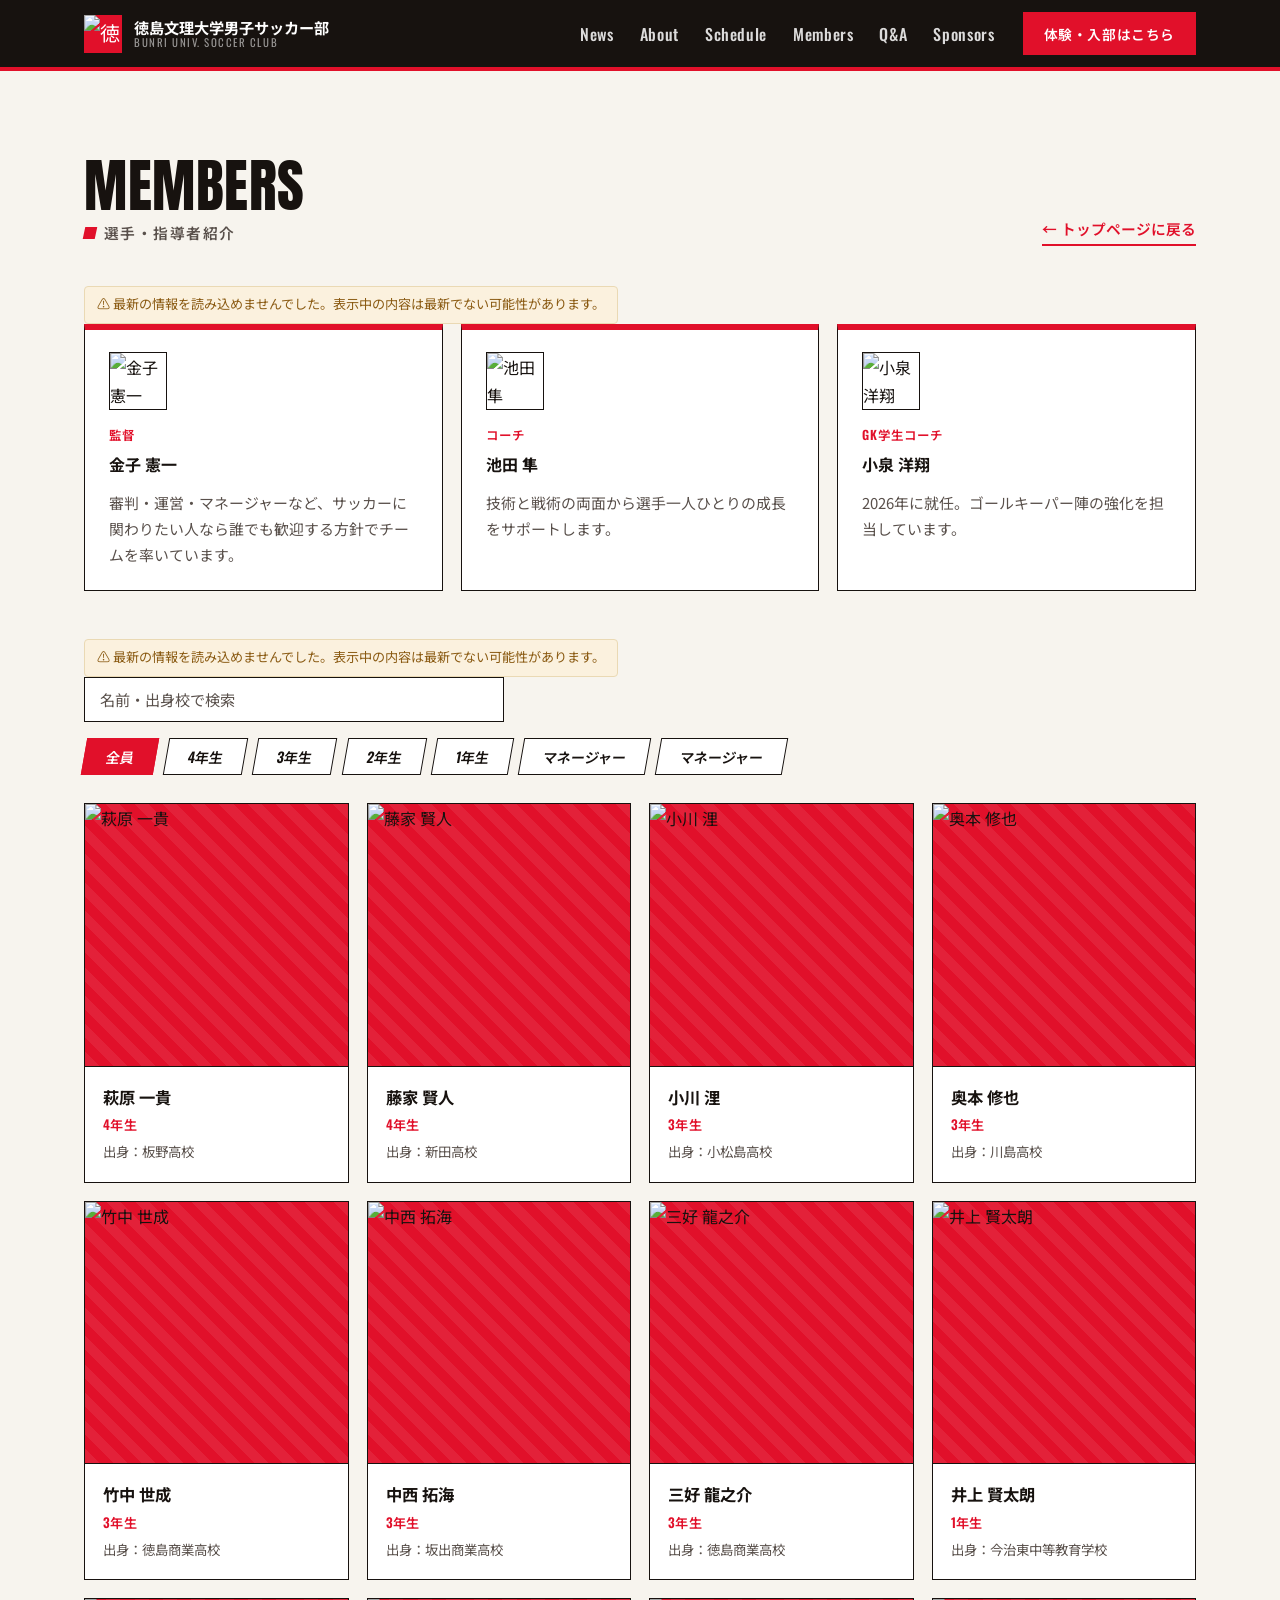
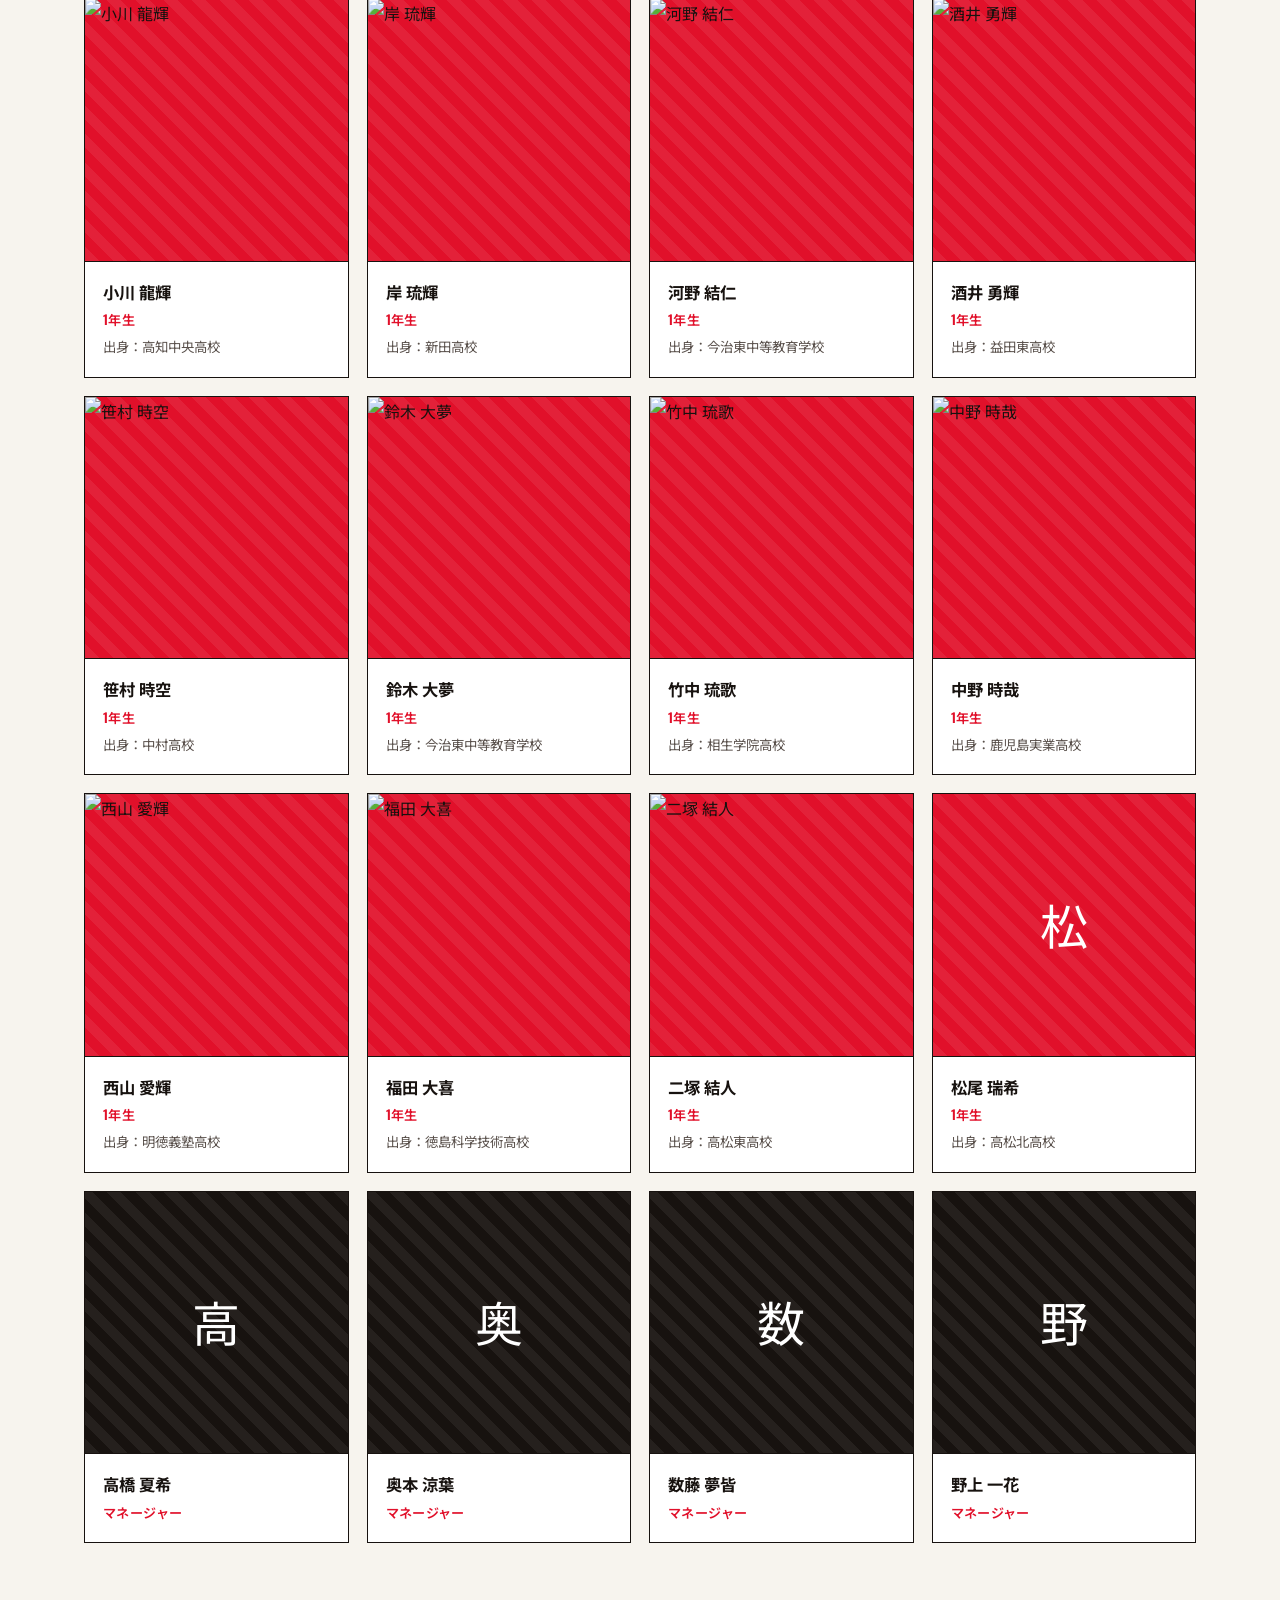
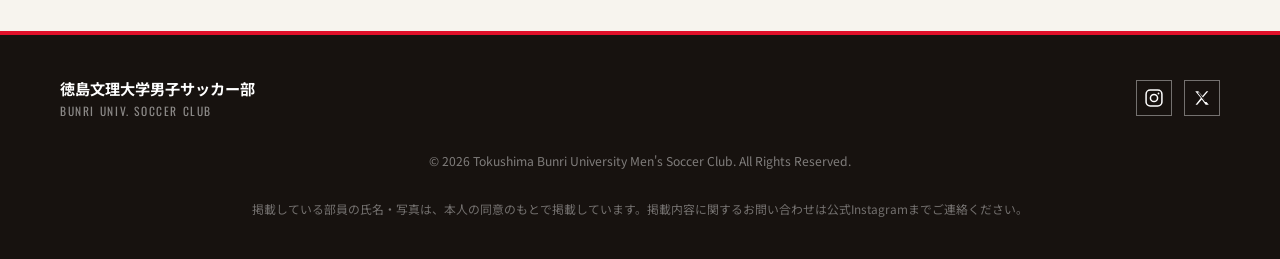
==== members.html @ 8943a833 "Add files via upload" ====
﻿<!DOCTYPE html>
<html lang="ja">
<head>
<meta charset="UTF-8">
<meta name="viewport" content="width=device-width, initial-scale=1.0">
<script>
  // ブラウザの「更新前のスクロール位置を自動で復元する」機能を無効にする
  if ('scrollRestoration' in history) {
    history.scrollRestoration = 'manual';
  }
</script>
<title>部員紹介 | 徳島文理大学男子サッカー部</title>
<meta name="description" content="徳島文理大学男子サッカー部の選手・監督・コーチ紹介です。">
<link rel="canonical" href="https://tbu-soccerclub.netlify.app/members.html">
<meta property="og:locale" content="ja_JP">

<link rel="icon" href="images/favicon.ico" sizes="any">
<link rel="icon" type="image/png" sizes="32x32" href="images/favicon-32x32.png">
<link rel="icon" type="image/png" sizes="16x16" href="images/favicon-16x16.png">
<link rel="icon" type="image/png" sizes="192x192" href="images/icon-192.png">
<link rel="apple-touch-icon" href="images/apple-touch-icon.png">

<meta property="og:type" content="website">
<meta property="og:site_name" content="徳島文理大学男子サッカー部">
<meta property="og:title" content="部員紹介 | 徳島文理大学男子サッカー部">
<meta property="og:description" content="徳島文理大学男子サッカー部の選手・監督・コーチ紹介です。">
<meta property="og:url" content="https://tbu-soccerclub.netlify.app/members.html">
<meta property="og:image" content="https://tbu-soccerclub.netlify.app/images/ogp.jpg">
<meta name="twitter:card" content="summary_large_image">
<link rel="preconnect" href="https://fonts.googleapis.com">
<link rel="preconnect" href="https://fonts.gstatic.com" crossorigin>
<link href="https://fonts.googleapis.com/css2?family=Anton&family=Noto+Sans+JP:wght@400;500;700;900&family=Oswald:wght@400;500;600;700&display=swap" rel="stylesheet">
<link rel="stylesheet" href="styles.css">

<script type="application/ld+json">
{
  "@context": "https://schema.org",
  "@type": "BreadcrumbList",
  "itemListElement": [
    { "@type": "ListItem", "position": 1, "name": "ホーム", "item": "https://tbu-soccerclub.netlify.app/" },
    { "@type": "ListItem", "position": 2, "name": "部員紹介", "item": "https://tbu-soccerclub.netlify.app/members.html" }
  ]
}
</script></head>
<body>

<a class="skip-link" href="#main">本文へスキップ</a>

<!-- ===== HEADER =====
     index.html と同じヘッダーです。クラブ名・SNSリンクなどは data.js の siteData から自動反映されます -->
<header class="site-header" id="top">
  <div class="header-inner">
    <a href="index.html" class="logo" aria-label="徳島文理大学男子サッカー部 トップへ">
      <span class="logo-mark js-logo-initial" aria-hidden="true">B</span>
      <span class="logo-text">
        <span class="logo-jp js-club-name-jp">徳島文理大学男子サッカー部</span>
        <span class="logo-en js-club-name-en">BUNRI UNIV. SOCCER CLUB</span>
      </span>
    </a>

    <button class="nav-toggle" id="navToggle" aria-expanded="false" aria-controls="primaryNav" aria-label="メニューを開く">
      <span></span><span></span><span></span>
    </button>

    <nav class="primary-nav" id="primaryNav">
      <ul>
        <li><a href="news.html" class="nav-link">News</a></li>
        <li><a href="index.html#about" class="nav-link">About</a></li>
        <li><a href="schedule.html" class="nav-link">Schedule</a></li>
        <li><a href="members.html" class="nav-link">Members</a></li>
        <li><a href="index.html#faq" class="nav-link">Q&amp;A</a></li>
        <li><a href="index.html#sponsors" class="nav-link">Sponsors</a></li>
      </ul>
      <a href="#" target="_blank" rel="noopener" class="btn btn-cta nav-cta js-instagram-link">体験・入部はこちら</a>
    </nav>
  </div>
</header>

<main id="main">

  <!-- ===== 部員紹介（ホームと同じ Members の中身を再利用） =====
       中身は data.js の staffData / playersData（またはGoogleスプレッドシート連携）を
       JavaScript で自動的に流し込みます。 -->
  <section class="section members-section">
    <div class="section-inner">
      <div class="section-head">
        <h1 class="section-title"><span class="section-title-en">Members</span><span class="section-title-jp">選手・指導者紹介</span></h1>
        <a href="index.html#members" class="section-link">← トップページに戻る</a>
      </div>

      <p class="sync-warning" id="pageStaffSyncWarning" hidden>⚠ 最新の情報を読み込めませんでした。表示中の内容は最新でない可能性があります。</p>
      <div class="staff-comments" id="pageStaffComments">
        <!-- members-archive.js がここに自動で表示します -->
      </div>

      <p class="sync-warning" id="pagePlayersSyncWarning" hidden>⚠ 最新の情報を読み込めませんでした。表示中の内容は最新でない可能性があります。</p>
      <div class="search-bar">
        <input type="search" id="membersSearchInput" class="search-input" placeholder="名前・出身校で検索" aria-label="部員を名前や出身校で検索">
      </div>
      <div class="filter-bar" role="group" aria-label="選手フィルター" id="filterBar">
        <button class="filter-btn is-active" data-filter="all">全員</button>
        <button class="filter-btn" data-filter="4年">4年生</button>
        <button class="filter-btn" data-filter="3年">3年生</button>
        <button class="filter-btn" data-filter="2年">2年生</button>
        <button class="filter-btn" data-filter="1年">1年生</button>
        <!-- スタッフの役職ボタンは、スプレッドシートの「役職」列に入力された
             文字ごとに members-archive.js が自動で生成してここに追加します -->
      </div>

      <div class="player-grid" id="pagePlayerGrid">
        <!-- members-archive.js がここに自動で表示します -->
      </div>
      <p class="filter-empty" id="pageFilterEmpty" hidden>該当する部員がいません。</p>
      <div class="section-extras" id="pageMembersExtras">
        <!-- 「その他」シートで「Membersの「◯◯」」という行を追加すると、ここに自動で表示されます -->
      </div>
    </div>
  </section>

</main>

<!-- ===== FOOTER =====
     index.html と同じフッターです -->
<footer class="site-footer">
  <div class="footer-inner">
    <div class="footer-brand">
      <span class="logo-jp js-club-name-jp">徳島文理大学男子サッカー部</span>
      <span class="logo-en js-club-name-en">BUNRI UNIV. SOCCER CLUB</span>
    </div>

    <ul class="footer-social">
      <li><a href="#" target="_blank" rel="noopener" aria-label="Instagram" class="js-instagram-link">
        <svg viewBox="0 0 24 24" width="20" height="20"><rect x="2.5" y="2.5" width="19" height="19" rx="5" fill="none" stroke="currentColor" stroke-width="1.8"/><circle cx="12" cy="12" r="4.3" fill="none" stroke="currentColor" stroke-width="1.8"/><circle cx="17.4" cy="6.6" r="1.1" fill="currentColor"/></svg>
      </a></li>
      <li><a href="#" target="_blank" rel="noopener" aria-label="X (Twitter)" class="js-x-link">
        <svg viewBox="0 0 24 24" width="18" height="18"><path fill="currentColor" d="M3 3l7.5 9.1L3.4 21h2.3l6-6.9L16.9 21H21l-7.9-9.6L20.4 3h-2.3l-5.6 6.4L7.1 3H3zm3.1 1.6h2l9.9 12.8h-2L6.1 4.6z"/></svg>
      </a></li>
    </ul>

    <p class="footer-copy" id="footerCopy">&copy; 2026 Tokushima Bunri University Men's Soccer Club. All Rights Reserved.</p>
    <p class="footer-note">掲載している部員の氏名・写真は、本人の同意のもとで掲載しています。掲載内容に関するお問い合わせは公式Instagramまでご連絡ください。</p>
  </div>
</footer>

<script src="data.js"></script>
<script src="common.js"></script>
<script src="sheets-sync.js"></script>
<script src="script.js"></script>
<script src="members-archive.js"></script>
</body>
</html>
---- styles.css ----
/* =========================================================
   徳島文理大学男子サッカー部 - スタイルシート
   デザイン方針：部活ポスター風（角ばった・平面的・赤×黒×紙色）
   ・グラデーション、丸角、ぼかし影は使わない
   ・アクセントは「斜めに傾いたタグ」「ベタ塗りのずらし影」
========================================================= */
:root{
  --red:        #E1102A;
  --red-deep:   #A50D20;
  --ink:        #17120F;
  --ink-soft:   #59504B;
  --paper:      #F7F4EE;
  --white:      #FFFFFF;
  --line:       rgba(23,18,15,.18);

  --font-display: "Anton", "Oswald", "Noto Sans JP", sans-serif;
  --font-label: "Oswald", "Noto Sans JP", sans-serif;
  --font-body: "Noto Sans JP", sans-serif;

  --max-width: 1160px;
  --header-height: 66px; /* .site-header の実際の高さの目安（ヒーローを「画面いっぱい」にする計算に使う） */
}

*, *::before, *::after{ box-sizing: border-box; }
html{ scroll-behavior: smooth; }
@media (prefers-reduced-motion: reduce){
  html{ scroll-behavior: auto; }
  *{ animation-duration: .001ms !important; animation-iteration-count: 1 !important; transition-duration: .001ms !important; }
}

body{
  margin: 0;
  font-family: var(--font-body);
  color: var(--ink);
  background: var(--paper);
  line-height: 1.75;
  -webkit-font-smoothing: antialiased;
}

h1, h2, h3{ font-family: var(--font-display); margin: 0; font-weight: 400; }

a{ color: inherit; text-decoration: none; }
ul{ list-style: none; margin: 0; padding: 0; }
img{ max-width: 100%; display: block; }
button{ font-family: inherit; cursor: pointer; }
input, textarea, select{ font-family: inherit; font-size: 1rem; }

::selection{ background: var(--red); color: var(--white); }

.skip-link{
  position: absolute; left: -999px; top: 0;
  background: var(--red); color: var(--white); padding: .6em 1em; z-index: 200;
}
.skip-link:focus{ left: 0; }

:focus-visible{
  outline: 3px solid var(--red);
  outline-offset: 2px;
}

.section-inner{
  max-width: var(--max-width);
  margin: 0 auto;
  padding: 0 24px;
}
.section-inner--narrow{ max-width: 760px; }

.section{ padding: 88px 0; }

/* ---- 見出し：大きな英字＋赤い角形マーク付き日本語ラベル ---- */
.section-head{
  display: flex;
  align-items: flex-end;
  justify-content: space-between;
  gap: 20px;
  margin-bottom: 40px;
  flex-wrap: wrap;
}
.section-link{
  font-family: var(--font-label);
  font-weight: 600;
  font-size: .92rem;
  color: var(--red);
  border-bottom: 2px solid var(--red);
  padding-bottom: 2px;
  white-space: nowrap;
}
.section-link:hover{ background: var(--red); color: var(--white); }

.section-title{
  display: flex;
  flex-direction: column;
  gap: 6px;
  margin-bottom: 44px;
}
.section-head .section-title{ margin-bottom: 0; }
.section-title-en{
  font-family: var(--font-display);
  font-size: clamp(2.5rem, 5.8vw, 3.6rem);
  letter-spacing: .01em;
  color: var(--ink);
  line-height: .95;
  text-transform: uppercase;
}
.section-title-jp{
  font-family: var(--font-label);
  font-size: .92rem;
  font-weight: 600;
  letter-spacing: .1em;
  color: var(--ink-soft);
  display: flex;
  align-items: center;
  gap: 8px;
}
.section-title-jp::before{
  content: "";
  width: 12px;
  height: 12px;
  background: var(--red);
  transform: skewX(-12deg);
  flex-shrink: 0;
}
.section-title--light .section-title-en{ color: var(--white); }
.section-title--light .section-title-jp{ color: rgba(255,255,255,.72); }

.sub-title{
  font-family: var(--font-label);
  font-size: 1.15rem;
  font-weight: 600;
  letter-spacing: .04em;
  color: var(--ink);
  margin: 0 0 20px;
  padding-left: 14px;
  border-left: 5px solid var(--red);
}

/* ---- ボタン：角ばった長方形＋ベタ塗りずらし影 ---- */
.btn{
  display: inline-flex;
  align-items: center;
  justify-content: center;
  gap: .4em;
  padding: .85em 1.7em;
  font-family: var(--font-label);
  font-weight: 600;
  font-size: .96rem;
  letter-spacing: .04em;
  border: 2px solid var(--ink);
  background: transparent;
  color: var(--ink);
  transition: transform .12s ease, box-shadow .12s ease, background-color .12s ease, color .12s ease;
  white-space: nowrap;
}
.btn:hover{
  transform: translate(-3px, -3px);
  box-shadow: 5px 5px 0 var(--ink);
}
.btn-cta{
  background: var(--red);
  border-color: var(--ink);
  color: var(--white);
}
.btn-ghost{
  border-color: var(--ink);
  color: var(--ink);
}
.btn-ghost:hover{ background: var(--ink); color: var(--white); }

/* =========================================================
   HEADER
========================================================= */
.site-header{
  position: sticky;
  top: 0;
  z-index: 100;
  background: var(--ink);
  border-bottom: 4px solid var(--red);
}
.header-inner{
  max-width: var(--max-width);
  margin: 0 auto;
  padding: 12px 24px;
  display: flex;
  align-items: center;
  justify-content: space-between;
  gap: 16px;
}
.logo{
  display: flex;
  align-items: center;
  gap: 12px;
  color: var(--white);
}
.logo-mark{
  display: flex;
  align-items: center;
  justify-content: center;
  width: 38px;
  height: 38px;
  background: var(--red);
  color: var(--white);
  font-family: var(--font-display);
  font-size: 1.25rem;
  flex-shrink: 0;
  overflow: hidden;
}
.logo-mark-img{
  width: 100%;
  height: 100%;
  object-fit: cover;
  display: block;
}
.logo-text{ display: flex; flex-direction: column; line-height: 1.2; }
.logo-jp{ font-weight: 700; font-size: .95rem; }
.logo-en{
  font-family: var(--font-label);
  font-size: .68rem;
  letter-spacing: .14em;
  color: rgba(255,255,255,.55);
}

.nav-toggle{
  display: none;
  flex-direction: column;
  justify-content: center;
  gap: 5px;
  width: 40px;
  height: 40px;
  background: transparent;
  border: none;
  padding: 0;
}
.nav-toggle span{
  display: block;
  height: 2px;
  background: var(--white);
}

.primary-nav{
  display: flex;
  align-items: center;
  gap: 26px;
}
.primary-nav ul{
  display: flex;
  gap: 22px;
}
.nav-link{
  font-family: var(--font-label);
  font-weight: 500;
  font-size: 1rem;
  letter-spacing: .04em;
  color: rgba(255,255,255,.85);
  padding: 6px 2px;
  border-bottom: 2px solid transparent;
  transition: border-color .12s ease, color .12s ease;
}
.nav-link:hover{ color: var(--red); border-color: var(--red); }
.nav-cta{
  padding: .55em 1.4em;
  font-size: .86rem;
  border-color: var(--red);
}
.nav-cta:hover{
  transform: none;
  box-shadow: none;
  background: var(--red-deep);
  border-color: var(--red-deep);
}

@media (max-width: 900px){
  .nav-toggle{ display: flex; }
  .primary-nav{
    position: fixed;
    inset: 66px 0 auto 0;
    background: var(--ink);
    flex-direction: column;
    align-items: stretch;
    padding: 20px 24px 28px;
    gap: 20px;
    border-bottom: 4px solid var(--red);
    transform: translateY(-120%);
    opacity: 0;
    transition: transform .22s ease, opacity .22s ease;
  }
  .primary-nav.is-open{ transform: translateY(0); opacity: 1; }
  .primary-nav ul{ flex-direction: column; gap: 4px; }
  .nav-link{ display: block; padding: 12px 4px; border-bottom: 1px solid rgba(255,255,255,.12); }
  .nav-cta{ text-align: center; margin-top: 4px; }
}

/* =========================================================
   HERO（写真を画面いっぱいに敷き、暗めのベタ塗りパネルで
   文字を読みやすくする。グラデーションではなく単色の半透明を
   使うことで、このサイトの「面で分ける」ポスター的な方針を保つ）
========================================================= */
.hero{
  position: relative;
  overflow: hidden;
  background: var(--ink); /* 写真が読み込まれる前・無い場合の下地 */
  color: var(--white);
  padding: 80px 24px;
  display: flex;
  align-items: center;
  border-bottom: 2px solid var(--ink);
  /* ヘッダー(sticky)の高さを差し引いて、ヘッダー＋ヒーローでちょうど画面1枚分になるようにする。
     dvh対応ブラウザでは、スマホのアドレスバーの出し引きにも自然に追従する */
  height: calc(100vh - var(--header-height));
  height: calc(100dvh - var(--header-height));
  min-height: 480px; /* 極端に低い画面でも文字が窮屈にならないための下限 */
}
/* 写真（1枚 or 複数枚のスライドショー）：背景として画面いっぱいに敷く */
.hero-photo{
  position: absolute;
  inset: 0;
  z-index: 0;
  overflow: hidden;
  background: var(--ink);
}
.hero-slide{
  position: absolute;
  inset: 0;
  opacity: 0;
  transition: opacity 1.1s ease;
  z-index: 0;
}
.hero-slide.is-active{ opacity: 1; z-index: 1; }
.hero-photo-img{
  width: 100%;
  height: 100%;
  object-fit: cover;
  display: block;
}
/* 写真の上に敷く、単色の半透明パネル（文字を読みやすくするため。
   グラデーションは使わない） */
.hero-overlay{
  position: absolute;
  inset: 0;
  z-index: 1;
  background: rgba(10, 8, 7, .52);
  pointer-events: none;
}
/* うっすら赤の斜線テクスチャ（ポスターの網掛け風）。画面全体に敷く */
.hero-arc{
  position: absolute;
  inset: 0;
  z-index: 2;
  pointer-events: none;
  background: repeating-linear-gradient(
    -55deg,
    transparent 0 12px,
    rgba(225,16,42,.1) 12px 14px
  );
}
.hero-inner{ position: relative; z-index: 3; max-width: 640px; }
.eyebrow{
  display: inline-block;
  font-family: var(--font-label);
  letter-spacing: .16em;
  font-size: .78rem;
  font-weight: 600;
  color: var(--white);
  background: var(--red);
  padding: .35em 1em;
  transform: skewX(-10deg);
  margin: 0 0 22px;
}
.hero-copy{
  font-family: var(--font-body);
  font-weight: 900;
  font-size: clamp(2.3rem, 5.4vw, 3.7rem);
  line-height: 1.22;
  letter-spacing: .01em;
  color: var(--white);
  text-shadow: 0 2px 18px rgba(0,0,0,.35); /* 写真の明暗が揺れても文字の輪郭が飛ばないように */
}
.hero-copy-accent{
  display: inline-block;
  background: var(--red);
  color: var(--white);
  padding: 0 .14em;
  transform: skewX(-6deg);
}
.hero-sub{
  margin: 24px 0 32px;
  font-size: 1rem;
  color: rgba(255,255,255,.86);
  max-width: 520px;
}
.hero-actions{ display: flex; gap: 16px; flex-wrap: wrap; margin-bottom: 44px; }
.hero .btn-ghost{ border-color: var(--white); color: var(--white); }
.hero .btn-ghost:hover{ background: var(--white); color: var(--ink); box-shadow: 5px 5px 0 rgba(255,255,255,.35); }

.hero-stats{
  display: flex;
  gap: 40px;
  margin: 0;
  padding-top: 26px;
  border-top: 2px solid rgba(255,255,255,.35);
  flex-wrap: wrap;
}
.hero-stats > div{
  border-left: 4px solid var(--red);
  padding-left: 14px;
}
.hero-stats dt{
  font-family: var(--font-label);
  font-size: .74rem;
  letter-spacing: .08em;
  color: rgba(255,255,255,.72);
  margin-bottom: 4px;
}
.hero-stats dd{
  margin: 0;
  font-family: var(--font-display);
  font-size: 2.1rem;
  line-height: 1;
  color: var(--white);
}
.hero-stats dd span{
  font-size: .95rem;
  font-family: var(--font-label);
  margin-left: 3px;
  color: rgba(255,255,255,.72);
}

/* インジケーター（点）：写真が複数枚（スライドショー）のときだけJSで表示される */
.hero-dots{
  position: absolute;
  bottom: 22px;
  left: 50%;
  transform: translateX(-50%);
  display: flex;
  gap: 8px;
  z-index: 4;
}
.hero-dot{
  width: 9px;
  height: 9px;
  border-radius: 50%;
  background: rgba(255,255,255,.45);
  border: 1.5px solid rgba(255,255,255,.7);
  padding: 0;
  cursor: pointer;
  transition: background .2s;
}
.hero-dot.is-active{ background: var(--white); }

/* 写真が1枚も設定されていない場合のダミー表示 */
.photo-placeholder{
  width: 100%; height: 100%;
  display: flex; flex-direction: column; align-items: center; justify-content: center;
  gap: 10px;
  background:
    repeating-linear-gradient(45deg, rgba(255,255,255,.05) 0 12px, transparent 12px 24px),
    var(--ink);
  color: rgba(255,255,255,.7);
}
.photo-placeholder span{
  font-family: var(--font-label);
  letter-spacing: .18em;
  font-size: .78rem;
}

@media (max-width: 900px){
  .hero{
    /* スマホでは「背景いっぱい＋テキスト重ね」は無理なので、
       上下2段レイアウトに戻す。写真は縁なし・画面幅いっぱいにして
       PC版に近い、面で見せるシンプルな印象にする */
    position: relative;
    background: var(--paper);
    color: var(--ink);
    height: auto;
    min-height: unset;
    padding: 0 0 40px;
    align-items: flex-start;
    flex-wrap: wrap;
    gap: 0;
  }
  .hero-photo{
    position: relative; /* ← これが無いと中のスライド画像がセクション全体に広がってしまう */
    inset: auto;
    z-index: auto;
    width: 100%;
    height: 240px;
    overflow: hidden;
    background: var(--ink);
    border: none;
    box-shadow: none; /* PC版と同じく縁なし・フチなしのシンプルな見せ方に */
    order: -1; /* 写真をテキストより上に配置 */
  }
  .hero-photo-img, .hero-slide, .photo-placeholder{
    width: 100%;
    height: 100%;
    object-fit: cover;
    display: block;
  }
  .hero-overlay{ display: none; /* スマホでは暗パネル不要 */ }
  .hero-arc{
    display: none; /* スマホでは斜線テクスチャ不要 */
  }
  .hero-inner{
    position: static;
    z-index: auto;
    max-width: none;
    width: 100%;
    padding: 28px 20px 0;
    color: var(--ink);
  }
  .eyebrow{ color: var(--white); }
  .hero-copy{ color: var(--ink); text-shadow: none; }
  .hero-copy-accent{ background: var(--red); }
  .hero-sub{ color: var(--ink-soft); }
  .hero .btn-ghost{ border-color: var(--ink); color: var(--ink); }
  .hero .btn-ghost:hover{ background: var(--ink); color: var(--white); }
  .hero-stats{
    border-top: 2px solid var(--ink);
    color: var(--ink);
  }
  .hero-stats > div{ border-left: 4px solid var(--red); }
  .hero-stats dt{ color: var(--ink-soft); }
  .hero-stats dd{ color: var(--ink); }
  .hero-stats dd span{ color: var(--ink-soft); }
  /* 複数枚の写真が設定されているときは、スマホでも切り替え用の点を表示する */
  .hero-dots{ bottom: 10px; }
}

/* =========================================================
   NEWS（カードをやめて新聞の一覧風の行組みに）
========================================================= */
.news-grid{
  display: flex;
  flex-direction: column;
  border-top: 2px solid var(--ink);
}
.news-card{
  display: grid;
  grid-template-columns: 112px 96px 1fr auto;
  grid-template-areas:
    "date tag title more"
    "date tag text  more";
  column-gap: 20px;
  row-gap: 4px;
  align-items: start;
  padding: 20px 4px;
  border-bottom: 1px solid var(--line);
  scroll-margin-top: 90px; /* headerがstickyなので、アンカージャンプ時に隠れないよう余白を確保 */
}
.news-date{
  grid-area: date;
  font-family: var(--font-label);
  font-weight: 600;
  color: var(--ink);
  font-size: .9rem;
  letter-spacing: .02em;
  padding-top: 2px;
}
.news-tag-group{
  grid-area: tag;
  display: flex;
  flex-direction: column;
  align-items: stretch; /* お知らせタグと固定/重要タグの横幅を揃える */
  gap: 6px;
}
.news-tag{
  justify-self: start;
  text-align: center;
  font-family: var(--font-label);
  font-size: .72rem;
  font-weight: 600;
  letter-spacing: .05em;
  padding: .28em .9em;
  transform: skewX(-10deg);
}
.news-tag--match{ background: var(--red); color: var(--white); }
.news-tag--info{ border: 1.5px solid var(--ink); color: var(--ink); }
.news-tag--recruit{ background: var(--ink); color: var(--white); }
.news-tag-pinned{
  text-align: center;
  font-family: var(--font-label);
  font-size: .66rem;
  font-weight: 700;
  letter-spacing: .05em;
  padding: .22em .8em;
  background: var(--paper);
  color: var(--red);
  border: 1.5px solid var(--red);
  transform: skewX(-10deg);
}
.news-title{
  grid-area: title;
  font-family: var(--font-body);
  font-weight: 700;
  font-size: 1.05rem;
  line-height: 1.4;
  margin: 0;
}
.news-text{
  grid-area: text;
  margin: 0;
  color: var(--ink-soft);
  font-size: .9rem;
}
.news-more{
  grid-area: more;
  align-self: center;
  font-family: var(--font-label);
  font-size: .88rem;
  font-weight: 600;
  color: var(--red);
  white-space: nowrap;
}
.news-more::after{ content: " →"; }
.news-more:hover{ text-decoration: underline; }

@media (max-width: 720px){
  .news-card{
    grid-template-columns: auto 1fr;
    grid-template-areas:
      "date tag"
      "title title"
      "text  text"
      "more  more";
    row-gap: 6px;
  }
  .news-tag-group{ justify-self: end; align-items: stretch; }
}

/* =========================================================
   ABOUT
========================================================= */
.about-grid{
  display: grid;
  grid-template-columns: 1fr 1.1fr;
  gap: 48px;
  align-items: start;
  margin-bottom: 56px;
}
.about-slogan{
  font-family: var(--font-body);
  font-weight: 900;
  font-size: 1.9rem;
  color: var(--red);
  margin: 0 0 18px;
  line-height: 1.4;
}
.about-text{ color: var(--ink-soft); }

.about-facts{
  display: grid;
  grid-template-columns: 1fr 1fr;
  gap: 14px;
  margin: 0;
}
/* 「その他」シートで各セクションに自由に追加できる補足カード
   （News/Schedule/Members/Q&A/Sponsors共通。中身が無い時は何も表示されない） */
.section-extras{
  display: grid;
  grid-template-columns: 1fr 1fr;
  gap: 14px;
  margin: 24px 0 0;
  padding: 0;
  list-style: none;
}
.section-extras:empty{ display: none; margin: 0; }
.section-extras--light .fact-card{ background: transparent; border-color: rgba(255,255,255,.35); color: var(--white); }
.section-extras--light .fact-card dt{ color: var(--red); }
.section-extras--light .fact-note{ color: rgba(255,255,255,.6); }
@media (max-width: 640px){
  .section-extras{ grid-template-columns: 1fr; }
}
.fact-card{
  background: var(--white);
  border: 1.5px solid var(--ink);
  padding: 18px 20px;
}
.fact-card dt{
  font-family: var(--font-label);
  font-weight: 600;
  color: var(--red);
  letter-spacing: .05em;
  margin-bottom: 8px;
  font-size: .9rem;
  display: flex;
  align-items: center;
  gap: 7px;
}
.fact-card dt::before{
  content: "";
  width: 9px;
  height: 9px;
  background: var(--red);
  transform: skewX(-12deg);
  flex-shrink: 0;
}
.fact-card dd{ margin: 0; }
.fact-note{ color: var(--ink-soft); font-size: .83rem; }
.fact-note a{ color: var(--red); font-weight: 600; border-bottom: 1px solid var(--red); padding-bottom: 1px; }

.year-schedule-grid{
  display: grid;
  grid-template-columns: repeat(4, 1fr);
  gap: 0 24px;
}
.ys-card{
  border-top: 2px solid var(--ink);
  padding: 12px 2px 18px;
  display: flex;
  flex-direction: column;
  gap: 4px;
}
.ys-month{
  font-family: var(--font-display);
  color: var(--red);
  font-size: 1.35rem;
  line-height: 1;
}
.ys-body{ font-size: .86rem; color: var(--ink-soft); }

@media (max-width: 900px){
  .about-grid{ grid-template-columns: 1fr; }
  .about-facts{ grid-template-columns: 1fr; }
  .year-schedule-grid{ grid-template-columns: repeat(2, 1fr); }
}

/* =========================================================
   SCHEDULE / RESULTS（黒ベタ＋細い斜線テクスチャの掲示板風）
========================================================= */
.results-section{
  background:
    repeating-linear-gradient(-55deg, rgba(255,255,255,.02) 0 2px, transparent 2px 16px),
    var(--ink);
  color: var(--white);
}
.scoreboard{
  border: 1px solid rgba(255,255,255,.3);
}
#scheduleBody{ display: contents; }
#archiveScheduleBody{ display: contents; }
.scoreboard-row{
  display: grid;
  grid-template-columns: 130px 200px 1fr 150px;
  align-items: center;
  padding: 15px 22px;
  border-bottom: 1px solid rgba(255,255,255,.15);
  font-family: var(--font-label);
  letter-spacing: .01em;
}
.scoreboard-row:last-child{ border-bottom: none; }
.scoreboard-row--today{
  border-top: 2px solid var(--red);
}
.scoreboard-row [data-label="対戦相手"]{ font-weight: 600; color: var(--white); }
.opponent-cell{
  display: flex;
  flex-wrap: wrap;
  align-items: baseline;
  column-gap: 10px;
  row-gap: 2px;
}
.opponent-name{ font-weight: 600; color: var(--white); }
.opponent-sub{
  flex-basis: 100%;
  font-family: var(--font-body);
  font-weight: 400;
  font-size: .76rem;
  letter-spacing: 0;
  color: rgba(255,255,255,.55);
}
.ha-badge{
  font-family: var(--font-label);
  font-size: .68rem;
  font-weight: 700;
  letter-spacing: .04em;
  padding: .2em .6em;
  border-radius: 2px;
  transform: skewX(-10deg);
}
.ha-badge.ha-home{ background: var(--red); color: var(--white); }
.ha-badge.ha-away{ background: rgba(255,255,255,.15); color: var(--white); border: 1px solid rgba(255,255,255,.4); }
.scoreboard-head{
  background: rgba(255,255,255,.07);
  font-size: .76rem;
  color: rgba(255,255,255,.6);
  letter-spacing: .14em;
  padding-top: 11px;
  padding-bottom: 11px;
  font-weight: 500;
}
.badge{
  display: inline-flex;
  align-items: center;
  justify-content: center;
  font-family: var(--font-label);
  font-weight: 600;
  font-size: .82rem;
  padding: .3em 1em;
  transform: skewX(-10deg);
}
.badge-link{
  border: 1.5px solid var(--white);
  color: var(--white);
  transition: background-color .12s ease, border-color .12s ease;
}
.badge-link:hover{ background: var(--red); border-color: var(--red); }
.badge-win{ background: var(--red); color: var(--white); }
.badge-lose{ background: rgba(255,255,255,.25); color: var(--white); }
.badge-draw{ border: 1.5px solid rgba(255,255,255,.6); color: var(--white); }
.badge-pending{
  border: 1.5px solid rgba(255,255,255,.4);
  color: rgba(255,255,255,.7);
}

.schedule-more-link{ text-align: center; margin: 18px 0 0; }

.results-note{
  margin-top: 20px;
  color: rgba(255,255,255,.7);
  font-size: .88rem;
}
.results-note a{ color: var(--white); border-bottom: 1px solid rgba(255,255,255,.5); }

@media (max-width: 760px){
  .scoreboard-head{ display: none; }
  .scoreboard-row{
    grid-template-columns: 1fr auto;
    grid-template-areas:
      "date   result"
      "opp    result"
      "comp   result";
    row-gap: 6px;
    column-gap: 14px;
  }
  .scoreboard-row [data-label="日付"]{ grid-area: date; }
  .scoreboard-row [data-label="結果"]{
    grid-area: result;
    justify-self: end;
    align-self: center;
  }
  .scoreboard-row [data-label="対戦相手"]{ grid-area: opp; font-size: 1.05rem; }
  .scoreboard-row [data-label="大会"]{ grid-area: comp; opacity: .7; }
}

/* =========================================================
   MEMBERS
========================================================= */
/* スマホ版のトップページ専用サマリーカード。
   PC版では常に非表示（.members-full がそのまま表示される） */
.members-summary{ display: none; }
.members-summary-photo{
  display: block;
  width: 100%;
  aspect-ratio: 16 / 10;
  object-fit: cover;
  border: 2px solid var(--ink);
  box-shadow: 8px 8px 0 var(--red);
  margin-bottom: 26px;
  background: var(--ink);
}
.members-summary-count{
  font-family: var(--font-display);
  font-size: 1.5rem;
  color: var(--ink);
  margin: 0 0 22px;
}

.staff-comments{
  display: grid;
  grid-template-columns: repeat(3, 1fr);
  gap: 18px;
  margin: 0 0 48px;
}
.comment-card{
  margin: 0;
  background: var(--white);
  border: 1.5px solid var(--ink);
  border-top: 6px solid var(--red);
  padding: 22px 24px;
}
.comment-avatar{
  width: 58px;
  height: 58px;
  object-fit: cover;
  display: block;
  margin-bottom: 14px;
  border: 1.5px solid var(--ink);
}
.comment-role{
  font-family: var(--font-label);
  color: var(--red);
  font-weight: 600;
  letter-spacing: .08em;
  font-size: .78rem;
  margin: 0 0 4px;
}
.comment-name{ font-weight: 700; margin: 0 0 12px; }
.comment-text{ margin: 0; color: var(--ink-soft); font-size: .93rem; }

.search-bar{ margin-bottom: 16px; }
.search-input{
  width: 100%;
  max-width: 420px;
  font-family: var(--font-body);
  font-size: .95rem;
  padding: .7em 1em;
  border: 1.5px solid var(--ink);
  background: var(--white);
  color: var(--ink);
  border-radius: 0; /* 角丸なしのデザイン方針に合わせる */
}
.search-input::placeholder{ color: var(--ink-soft); }
.search-input:focus{
  outline: 2px solid var(--red);
  outline-offset: 1px;
}
/* ブラウザ標準の検索アイコン・クリアボタンの見た目はそのまま活かす */
.search-input::-webkit-search-cancel-button{ cursor: pointer; }

.filter-bar{
  display: flex;
  gap: 10px;
  flex-wrap: wrap;
  margin-bottom: 28px;
}
.filter-btn{
  font-family: var(--font-label);
  font-weight: 600;
  font-size: .88rem;
  padding: .5em 1.5em;
  border: 1.5px solid var(--ink);
  background: var(--white);
  color: var(--ink);
  transform: skewX(-10deg);
  transition: background-color .12s ease, color .12s ease, border-color .12s ease;
}
.filter-btn:hover{ color: var(--red); border-color: var(--red); }
.filter-btn.is-active{
  background: var(--red);
  border-color: var(--red);
  color: var(--white);
}

.player-grid{
  display: grid;
  grid-template-columns: repeat(4, 1fr);
  gap: 18px;
}
.player-card{
  background: var(--white);
  border: 1.5px solid var(--ink);
  overflow: hidden;
  padding-bottom: 18px;
  transition: transform .12s ease, box-shadow .12s ease;
}
.player-card:hover{
  transform: translate(-3px, -3px);
  box-shadow: 6px 6px 0 var(--red);
}
.player-card--staff:hover{ box-shadow: 6px 6px 0 var(--ink); }
.player-card.is-hidden{ display: none; }
.news-card.is-hidden{ display: none; }
.scoreboard-row.is-hidden{ display: none; }
.player-photo{
  aspect-ratio: 1/1;
  background:
    repeating-linear-gradient(45deg, rgba(255,255,255,.07) 0 10px, transparent 10px 20px),
    var(--red);
  display: flex;
  align-items: center;
  justify-content: center;
  border-bottom: 1.5px solid var(--ink);
}
.player-card--staff .player-photo{
  background:
    repeating-linear-gradient(45deg, rgba(255,255,255,.06) 0 10px, transparent 10px 20px),
    var(--ink);
}
.player-photo-img{
  width: 100%;
  height: 100%;
  object-fit: cover;
  display: block;
}
.player-initial{
  font-family: var(--font-display);
  font-size: 3rem;
  color: var(--white);
}
.player-name{
  margin: 16px 18px 2px;
  font-size: 1.02rem;
  font-family: var(--font-body);
  font-weight: 700;
}
.player-meta{
  margin: 0 18px;
  color: var(--red);
  font-weight: 600;
  font-size: .82rem;
  letter-spacing: .03em;
  font-family: var(--font-label);
}
.player-quote{ margin: 4px 18px 0; color: var(--ink-soft); font-size: .84rem; }

.filter-empty{
  text-align: center;
  color: var(--ink-soft);
  padding: 40px 0;
}
.member-more-link{ text-align: center; margin: 8px 0 0; }
.news-more-link{ text-align: center; margin: 18px 0 0; }
.section-note{
  text-align: center;
  margin: 18px 0 0;
  font-size: .85rem;
  color: var(--ink-soft);
}
.section-note--light{ color: rgba(255,255,255,.6); }

@media (max-width: 900px){
  .staff-comments{ grid-template-columns: 1fr; }
  .player-grid{ grid-template-columns: repeat(3, 1fr); }
  .members-summary{ display: block; }
  .members-full{ display: none; }
}
@media (max-width: 640px){
  .player-grid{ grid-template-columns: repeat(2, 1fr); gap: 12px; }
}

/* =========================================================
   FAQ / アコーディオン
========================================================= */
.accordion{ border-top: 2px solid var(--ink); }
.accordion-item{ border-bottom: 1px solid var(--line); }
.accordion-item h3{ margin: 0; }
.accordion-trigger{
  width: 100%;
  display: flex;
  align-items: center;
  gap: 14px;
  background: none;
  border: none;
  text-align: left;
  padding: 22px 4px;
  font-family: var(--font-body);
  font-size: 1.02rem;
  font-weight: 700;
  color: var(--ink);
}
.q-mark{
  font-family: var(--font-display);
  background: var(--red);
  color: var(--white);
  width: 28px; height: 28px;
  min-width: 28px;
  display: flex; align-items: center; justify-content: center;
  font-size: .95rem;
  transform: skewX(-8deg);
}
.accordion-trigger::after{
  content: "+";
  margin-left: auto;
  font-family: var(--font-display);
  font-size: 1.6rem;
  color: var(--red);
  transition: transform .18s ease;
}
.accordion-trigger[aria-expanded="true"]::after{ transform: rotate(45deg); }
.accordion-panel{
  padding: 0 4px 22px 46px;
  color: var(--ink-soft);
}
.accordion-panel p{ margin: 0; }
.accordion-panel a{ color: var(--red); border-bottom: 1px solid var(--red); }
.faq-more{
  display: inline-block;
  margin-top: 10px;
  font-family: var(--font-label);
  font-weight: 600;
  font-size: .85rem;
  color: var(--red);
  border-bottom: none;
}
.faq-more::after{ content: " →"; }
.faq-more:hover{ text-decoration: underline; }

/* =========================================================
   SPONSORS
========================================================= */
.sponsors-lead{ color: var(--ink-soft); margin-bottom: 30px; max-width: 640px; }
.sponsor-grid{
  display: grid;
  grid-template-columns: repeat(2, 1fr);
  gap: 18px;
}
.sponsor-card{
  display: flex;
  flex-direction: column;
  gap: 16px;
  background: var(--white);
  border: 1.5px solid var(--ink);
  padding: 20px;
}
.sponsor-logo{
  display: flex;
  align-items: center;
  justify-content: center;
  min-height: 84px;
  background: var(--white);
  border: 1px solid var(--line);
  padding: 14px;
  transition: border-color .12s ease;
}
.sponsor-logo:hover{ border-color: var(--red); }
.sponsor-logo img{ max-height: 62px; width: auto; }
.sponsor-logo span{
  font-family: var(--font-label);
  font-weight: 600;
  color: var(--ink-soft);
  text-align: center;
  font-size: .95rem;
}
.sponsor-info{ display: flex; flex-direction: column; gap: 6px; }
.sponsor-name{ margin: 0; font-weight: 700; font-size: .98rem; }
.sponsor-address{ margin: 0; font-size: .8rem; color: var(--ink-soft); }
.sponsor-desc{ margin: 0; font-size: .88rem; color: var(--ink-soft); line-height: 1.7; }

.sponsor-support{
  margin-top: 56px;
  padding-top: 44px;
  border-top: 2px solid var(--ink);
}
.support-grid{
  display: grid;
  grid-template-columns: repeat(2, 1fr);
  gap: 18px;
  margin-bottom: 24px;
}
.support-card{
  background: var(--white);
  border: 1.5px solid var(--ink);
  padding: 22px 24px;
}
.support-image-link{
  position: relative;
  display: block;
  margin-bottom: 16px;
  cursor: zoom-in;
}
.support-image-link::after{
  content: "🔍 拡大表示";
  position: absolute;
  right: 10px;
  bottom: 10px;
  background: rgba(23,18,15,.78);
  color: var(--white);
  font-family: var(--font-label);
  font-size: .72rem;
  font-weight: 600;
  padding: .3em .7em;
  opacity: 0;
  transition: opacity .15s ease;
}
.support-image-link:hover::after,
.support-image-link:focus-visible::after{ opacity: 1; }
.support-image{
  width: 100%;
  border: 1px solid var(--line);
  margin-bottom: 0;
  display: block;
}
.support-title{
  font-family: var(--font-body);
  font-size: 1.02rem;
  font-weight: 700;
  margin: 0 0 8px;
  color: var(--red);
}
.support-lead{ margin: 0 0 14px; font-size: .92rem; color: var(--ink-soft); }
.support-list{
  display: flex;
  flex-direction: column;
  gap: 8px;
  list-style: none;
  margin: 0;
  padding: 0;
}
.support-list li{
  font-size: .88rem;
  color: var(--ink-soft);
  padding-left: 1.15em;
  position: relative;
  line-height: 1.6;
}
.support-list li::before{
  content: "";
  position: absolute;
  left: 0;
  top: .55em;
  width: 7px;
  height: 7px;
  background: var(--red);
  transform: skewX(-12deg);
}
.support-contact{
  font-size: .9rem;
  color: var(--ink-soft);
  margin: 0 0 20px;
}
.support-contact a{ color: var(--red); font-weight: 700; border-bottom: 1px solid var(--red); }

.support-cta{
  display: flex;
  width: fit-content;
  margin: 0 auto;
}

@media (max-width: 760px){
  .sponsor-grid{ grid-template-columns: 1fr; }
  .support-grid{ grid-template-columns: 1fr; }
}

/* =========================================================
   CONTACT
========================================================= */
.contact-lead{ color: var(--ink-soft); margin-bottom: 24px; }
.contact-alt{
  background: var(--white);
  border: 1.5px solid var(--ink);
  border-left: 8px solid var(--red);
  padding: 18px 22px;
  margin-bottom: 28px;
}
.contact-alt p{ margin: 0 0 8px; font-size: .92rem; font-weight: 700; }
.contact-alt-links{ display: flex; gap: 20px; flex-wrap: wrap; }
.contact-alt-links a{
  color: var(--red);
  font-weight: 600;
  font-size: .92rem;
  border-bottom: 1px solid var(--red);
}

.gform-button{
  display: flex;
  width: 100%;
  padding: 1.05em;
  font-size: 1rem;
}

.contact-note{
  margin-top: 18px;
  font-size: .86rem;
  color: var(--ink-soft);
}
.contact-note a{ color: var(--red); border-bottom: 1px solid var(--red); }

/* =========================================================
   FOOTER
========================================================= */
.site-footer{
  background: var(--ink);
  color: rgba(255,255,255,.8);
  padding: 40px 24px;
  border-top: 4px solid var(--red);
}
.footer-inner{
  max-width: var(--max-width);
  margin: 0 auto;
  display: flex;
  flex-wrap: wrap;
  align-items: center;
  justify-content: space-between;
  gap: 20px;
}
.footer-brand{ display: flex; flex-direction: column; }
.footer-brand .logo-jp{ color: var(--white); font-weight: 700; }
.footer-brand .logo-en{
  font-family: var(--font-label);
  letter-spacing: .14em;
  font-size: .72rem;
  color: rgba(255,255,255,.5);
}
.footer-social{ display: flex; gap: 12px; }
.footer-social a{
  width: 36px; height: 36px;
  display: flex; align-items: center; justify-content: center;
  border: 1.5px solid rgba(255,255,255,.4);
  color: var(--white);
  transition: border-color .12s ease, color .12s ease;
}
.footer-social a:hover{ border-color: var(--red); color: var(--red); }
.footer-copy{
  width: 100%;
  text-align: center;
  font-size: .76rem;
  color: rgba(255,255,255,.45);
  margin: 10px 0 0;
}
.footer-note{
  width: 100%;
  text-align: center;
  font-size: .74rem;
  color: rgba(255,255,255,.4);
  margin: 6px 0 0;
}

/* =========================================================

/* =========================================================
   NEWS ARCHIVE PAGE（news.html：更新一覧ページ）
   ホームの News セクションと同じ .news-grid / .news-card を再利用し、
   「詳しく見る」をアコーディオンの開閉ボタンにしたもの。
========================================================= */

/* 「詳しく見る」を <a> ではなく <button> として使うためのリセット
   （見た目は .news-more の基本スタイルをそのまま流用する） */
button.news-more{
  background: none;
  border: none;
  padding: 0;
  cursor: pointer;
  font-family: inherit;
}
/* 矢印アイコンを開閉状態に応じて切り替える（ホームの <a> 版には
   aria-expanded が無いので、この一覧ページの分だけに適用される） */
.news-more[aria-expanded]::after{ content: " ▾"; }
.news-more[aria-expanded="true"]::after{ content: " ▴"; }

/* 開閉する詳細パネル（.news-card のグリッドに全幅の行として追加する） */
.news-detail{
  grid-column: 1 / -1;
  margin-top: 6px;
  padding-top: 14px;
  border-top: 1px dashed var(--line);
  color: var(--ink-soft);
  font-size: .92rem;
  line-height: 1.8;
  white-space: pre-line;
}
.news-detail p{ margin: 0 0 10px; }
.news-detail p:last-child{ margin-bottom: 0; }
.news-detail a{ color: var(--red); font-weight: 600; border-bottom: 1px solid var(--red); white-space: normal; }
.news-detail-image{
  display: block;
  width: 100%;
  max-width: 420px;
  height: auto;
  border: 1px solid var(--line);
  margin: 0;
}
.news-detail-image-link{
  position: relative;
  display: block;
  max-width: 420px;
  margin: 4px 0 14px;
  cursor: zoom-in;
}
.news-detail-image-link::after{
  content: "🔍 拡大表示";
  position: absolute;
  right: 10px;
  bottom: 10px;
  background: rgba(23,18,15,.78);
  color: var(--white);
  font-family: var(--font-label);
  font-size: .72rem;
  font-weight: 600;
  padding: .3em .7em;
  opacity: 0;
  transition: opacity .15s ease;
}
.news-detail-image-link:hover::after,
.news-detail-image-link:focus-visible::after{ opacity: 1; }

@media (max-width: 720px){
  .news-detail{ grid-column: 1 / -1; }
}

/* =========================================================
   同期エラーの注意書き（Googleシートの読み込みに失敗した時だけ表示）
========================================================= */
.sync-warning{
  display: flex;
  align-items: center;
  gap: 6px;
  margin: 10px 0 0;
  padding: .5em .9em;
  font-size: .82rem;
  color: #8A5A12;
  background: #FBF1DE;
  border: 1px solid #EAD9B4;
  border-radius: 4px;
  width: fit-content;
}
/* display:flex が [hidden] より後に評価されると、JSで hidden=true にしても
   表示され続けてしまう。hidden属性が付いている時は必ず非表示にする */
.sync-warning[hidden]{ display: none; }
.sync-warning--light{
  color: #F4D9A0;
  background: rgba(255,255,255,.08);
  border-color: rgba(244,217,160,.35);
}

/* =========================================================
   スマホ余白調整（スクロール量削減）
   ベースのスタイルはそのまま維持し、スマホのみ上書き
   参考基準：Jリーグクラブ公式・大学スポーツ系サイトのモバイル余白
========================================================= */
@media (max-width: 900px) {
  /* セクション間の余白：88px → 64px（一般的なスポーツ系サイトの水準） */
  .section { padding: 64px 0; }
  /* セクション横パディング：24px → 16px（コンテンツ幅を確保） */
  .section-inner { padding: 0 16px; }
  /* セクション見出し下の余白を縮小 */
  .section-head { margin-bottom: 28px; }
  .section-title { margin-bottom: 28px; }

  /* ヒーローエリア：内側の余白と各要素の間隔を詰める */
  .hero { padding: 0 0 32px; }
  .hero-photo { height: 260px; }
  .hero-inner { padding: 22px 16px 0; }
  .eyebrow { margin: 0 0 16px; }
  .hero-copy { font-size: clamp(1.85rem, 5.4vw, 3.7rem); }
  .hero-sub { margin: 16px 0 24px; }
  .hero-actions { margin-bottom: 28px; gap: 10px; }
  .hero-stats { gap: 24px; padding-top: 20px; }

  /* About：スローガンのフォントサイズと余白を縮小 */
  .about-slogan { font-size: 1.6rem; margin-bottom: 14px; }
  .about-grid { margin-bottom: 32px; }
  .about-facts { gap: 10px; }
  .fact-card { padding: 14px 16px; }

  /* FAQ：トリガーの縦パディングをわずかに縮小 */
  .accordion-trigger { padding: 18px 4px; }
  .accordion-panel { padding-bottom: 18px; }

  /* スポンサー：支援内容ブロックの上余白を縮小 */
  .sponsor-support { margin-top: 36px; padding-top: 28px; }

  /* フッター */
  .site-footer { padding: 32px 16px; }
}
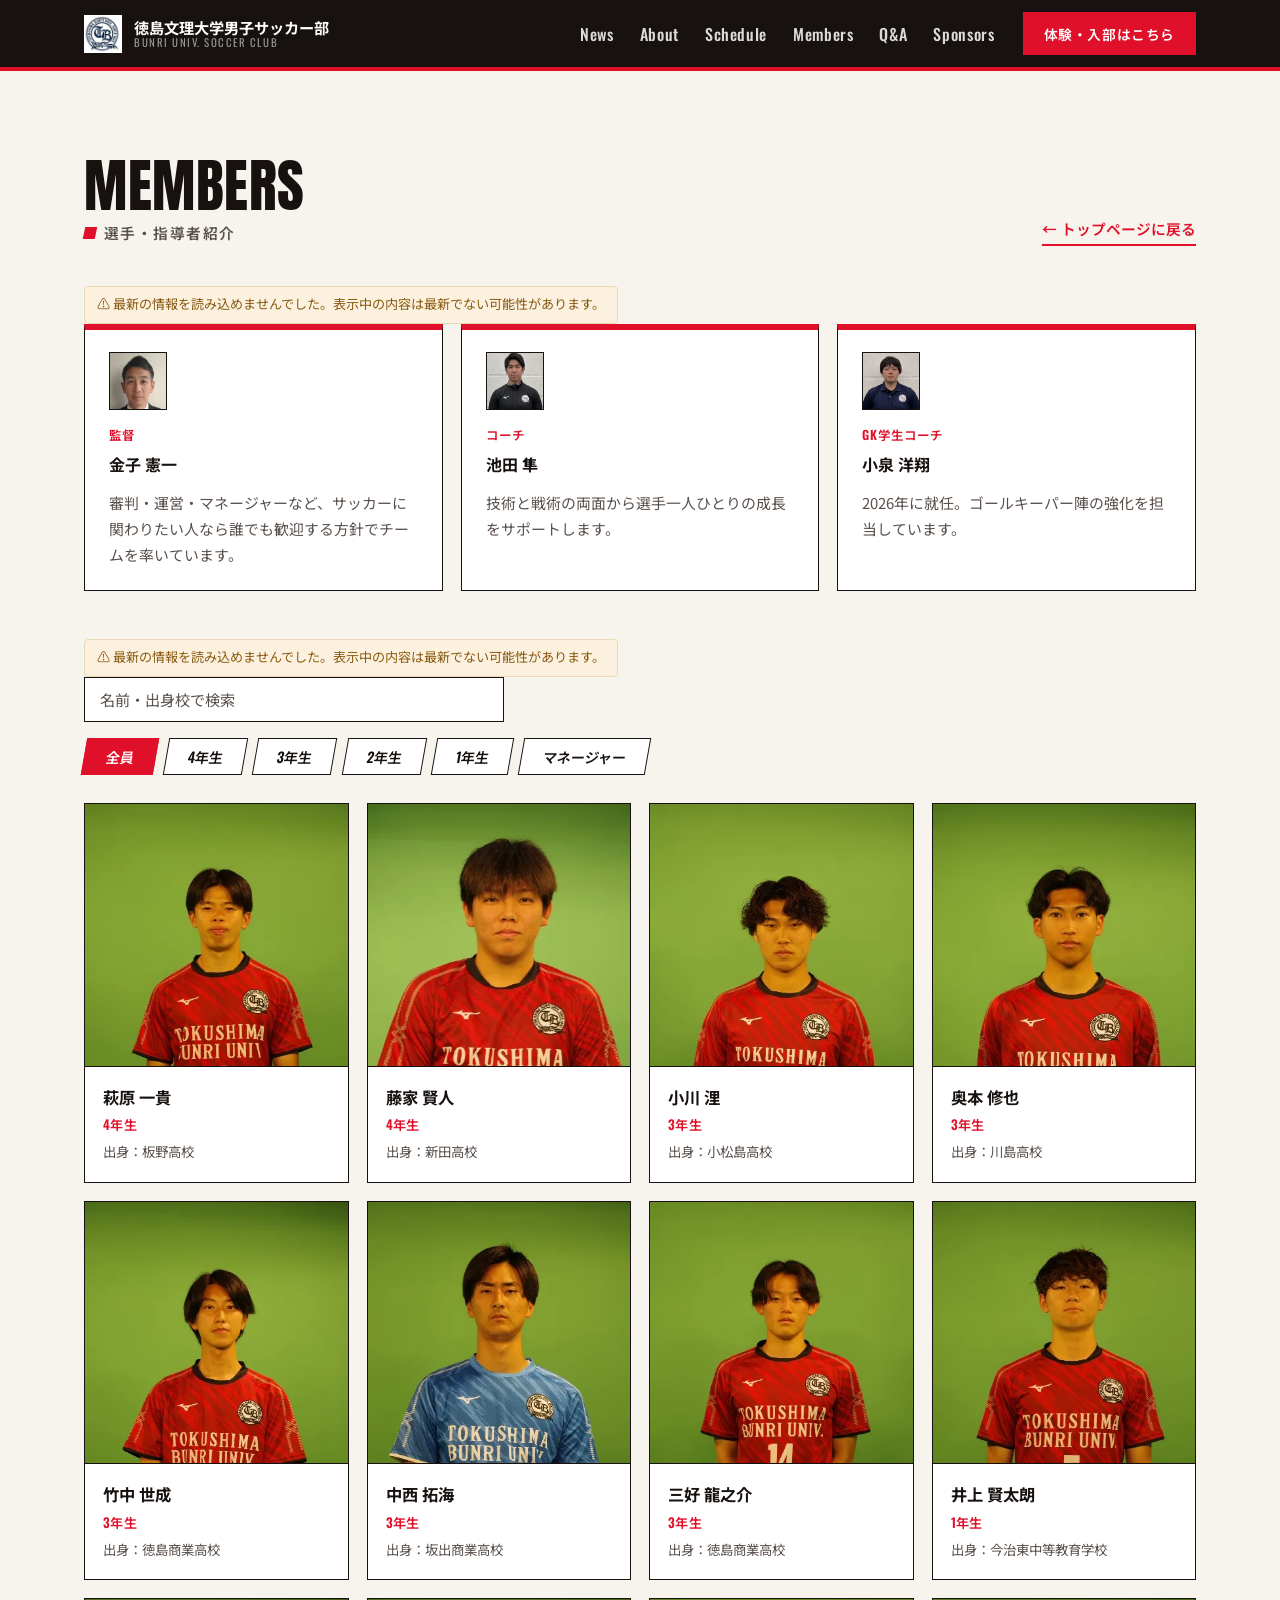
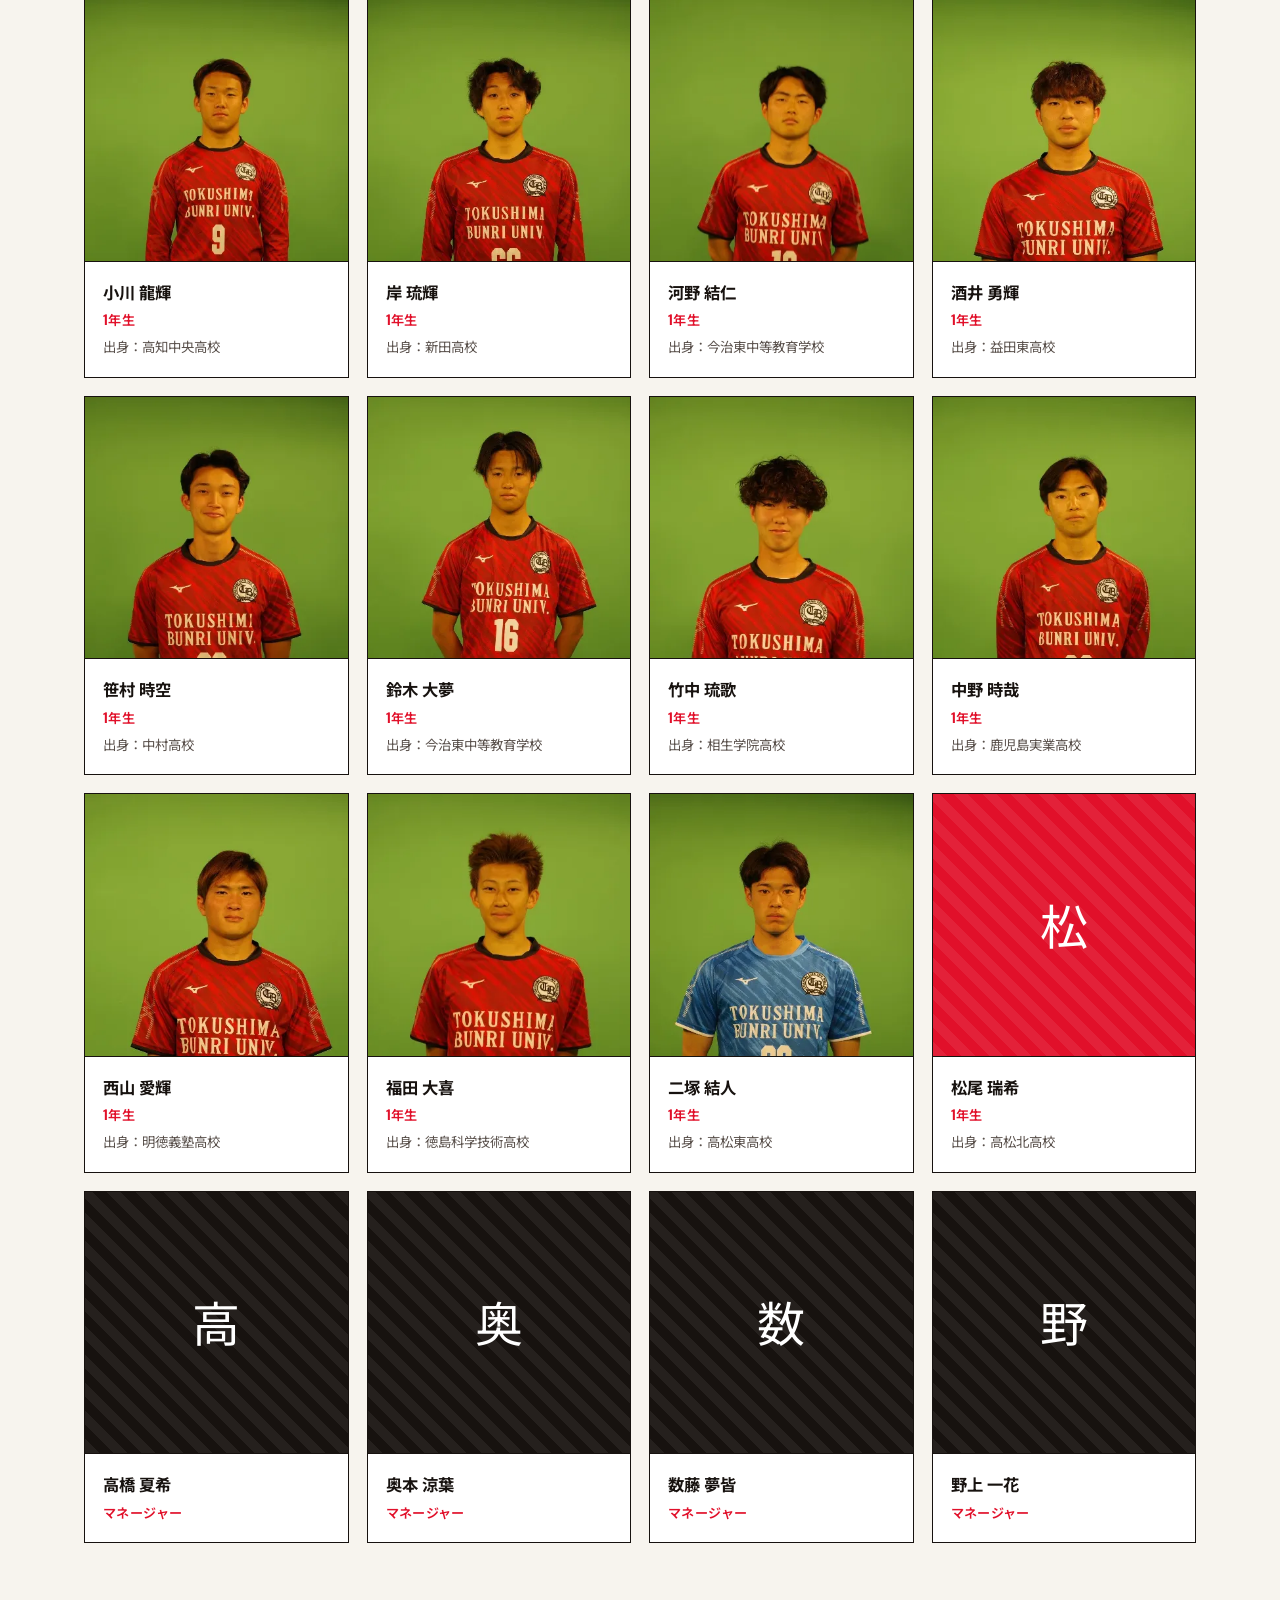
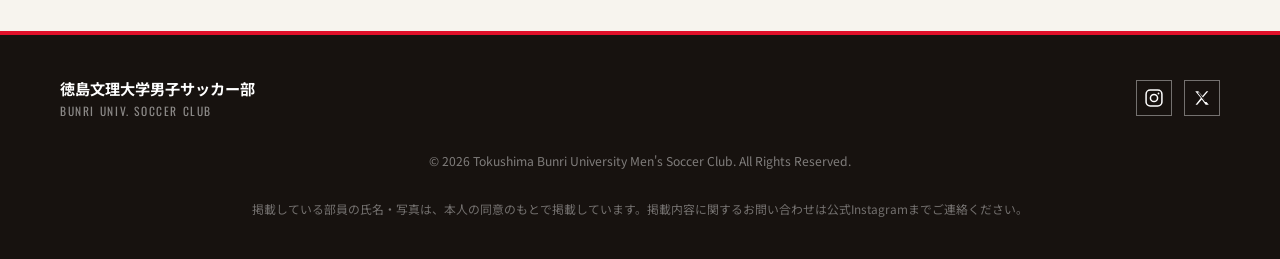
==== commit 5ca0c0a3: "Add files via upload" ====
--- a/members.html
+++ b/members.html
@@ -1,151 +1,138 @@
-﻿<!DOCTYPE html>
-<html lang="ja">
-<head>
-<meta charset="UTF-8">
-<meta name="viewport" content="width=device-width, initial-scale=1.0">
-<script>
-  // ブラウザの「更新前のスクロール位置を自動で復元する」機能を無効にする
-  if ('scrollRestoration' in history) {
-    history.scrollRestoration = 'manual';
-  }
-</script>
-<title>部員紹介 | 徳島文理大学男子サッカー部</title>
-<meta name="description" content="徳島文理大学男子サッカー部の選手・監督・コーチ紹介です。">
-<link rel="canonical" href="https://tbu-soccerclub.netlify.app/members.html">
-<meta property="og:locale" content="ja_JP">
-
-<link rel="icon" href="images/favicon.ico" sizes="any">
-<link rel="icon" type="image/png" sizes="32x32" href="images/favicon-32x32.png">
-<link rel="icon" type="image/png" sizes="16x16" href="images/favicon-16x16.png">
-<link rel="icon" type="image/png" sizes="192x192" href="images/icon-192.png">
-<link rel="apple-touch-icon" href="images/apple-touch-icon.png">
-
-<meta property="og:type" content="website">
-<meta property="og:site_name" content="徳島文理大学男子サッカー部">
-<meta property="og:title" content="部員紹介 | 徳島文理大学男子サッカー部">
-<meta property="og:description" content="徳島文理大学男子サッカー部の選手・監督・コーチ紹介です。">
-<meta property="og:url" content="https://tbu-soccerclub.netlify.app/members.html">
-<meta property="og:image" content="https://tbu-soccerclub.netlify.app/images/ogp.jpg">
-<meta name="twitter:card" content="summary_large_image">
-<link rel="preconnect" href="https://fonts.googleapis.com">
-<link rel="preconnect" href="https://fonts.gstatic.com" crossorigin>
-<link href="https://fonts.googleapis.com/css2?family=Anton&family=Noto+Sans+JP:wght@400;500;700;900&family=Oswald:wght@400;500;600;700&display=swap" rel="stylesheet">
-<link rel="stylesheet" href="styles.css">
-
-<script type="application/ld+json">
-{
-  "@context": "https://schema.org",
-  "@type": "BreadcrumbList",
-  "itemListElement": [
-    { "@type": "ListItem", "position": 1, "name": "ホーム", "item": "https://tbu-soccerclub.netlify.app/" },
-    { "@type": "ListItem", "position": 2, "name": "部員紹介", "item": "https://tbu-soccerclub.netlify.app/members.html" }
-  ]
-}
-</script></head>
-<body>
-
-<a class="skip-link" href="#main">本文へスキップ</a>
-
-<!-- ===== HEADER =====
-     index.html と同じヘッダーです。クラブ名・SNSリンクなどは data.js の siteData から自動反映されます -->
-<header class="site-header" id="top">
-  <div class="header-inner">
-    <a href="index.html" class="logo" aria-label="徳島文理大学男子サッカー部 トップへ">
-      <span class="logo-mark js-logo-initial" aria-hidden="true">B</span>
-      <span class="logo-text">
-        <span class="logo-jp js-club-name-jp">徳島文理大学男子サッカー部</span>
-        <span class="logo-en js-club-name-en">BUNRI UNIV. SOCCER CLUB</span>
-      </span>
-    </a>
-
-    <button class="nav-toggle" id="navToggle" aria-expanded="false" aria-controls="primaryNav" aria-label="メニューを開く">
-      <span></span><span></span><span></span>
-    </button>
-
-    <nav class="primary-nav" id="primaryNav">
-      <ul>
-        <li><a href="news.html" class="nav-link">News</a></li>
-        <li><a href="index.html#about" class="nav-link">About</a></li>
-        <li><a href="schedule.html" class="nav-link">Schedule</a></li>
-        <li><a href="members.html" class="nav-link">Members</a></li>
-        <li><a href="index.html#faq" class="nav-link">Q&amp;A</a></li>
-        <li><a href="index.html#sponsors" class="nav-link">Sponsors</a></li>
-      </ul>
-      <a href="#" target="_blank" rel="noopener" class="btn btn-cta nav-cta js-instagram-link">体験・入部はこちら</a>
-    </nav>
-  </div>
-</header>
-
-<main id="main">
-
-  <!-- ===== 部員紹介（ホームと同じ Members の中身を再利用） =====
-       中身は data.js の staffData / playersData（またはGoogleスプレッドシート連携）を
-       JavaScript で自動的に流し込みます。 -->
-  <section class="section members-section">
-    <div class="section-inner">
-      <div class="section-head">
-        <h1 class="section-title"><span class="section-title-en">Members</span><span class="section-title-jp">選手・指導者紹介</span></h1>
-        <a href="index.html#members" class="section-link">← トップページに戻る</a>
-      </div>
-
-      <p class="sync-warning" id="pageStaffSyncWarning" hidden>⚠ 最新の情報を読み込めませんでした。表示中の内容は最新でない可能性があります。</p>
-      <div class="staff-comments" id="pageStaffComments">
-        <!-- members-archive.js がここに自動で表示します -->
-      </div>
-
-      <p class="sync-warning" id="pagePlayersSyncWarning" hidden>⚠ 最新の情報を読み込めませんでした。表示中の内容は最新でない可能性があります。</p>
-      <div class="search-bar">
-        <input type="search" id="membersSearchInput" class="search-input" placeholder="名前・出身校で検索" aria-label="部員を名前や出身校で検索">
-      </div>
-      <div class="filter-bar" role="group" aria-label="選手フィルター" id="filterBar">
-        <button class="filter-btn is-active" data-filter="all">全員</button>
-        <button class="filter-btn" data-filter="4年">4年生</button>
-        <button class="filter-btn" data-filter="3年">3年生</button>
-        <button class="filter-btn" data-filter="2年">2年生</button>
-        <button class="filter-btn" data-filter="1年">1年生</button>
-        <!-- スタッフの役職ボタンは、スプレッドシートの「役職」列に入力された
-             文字ごとに members-archive.js が自動で生成してここに追加します -->
-      </div>
-
-      <div class="player-grid" id="pagePlayerGrid">
-        <!-- members-archive.js がここに自動で表示します -->
-      </div>
-      <p class="filter-empty" id="pageFilterEmpty" hidden>該当する部員がいません。</p>
-      <div class="section-extras" id="pageMembersExtras">
-        <!-- 「その他」シートで「Membersの「◯◯」」という行を追加すると、ここに自動で表示されます -->
-      </div>
-    </div>
-  </section>
-
-</main>
-
-<!-- ===== FOOTER =====
-     index.html と同じフッターです -->
-<footer class="site-footer">
-  <div class="footer-inner">
-    <div class="footer-brand">
-      <span class="logo-jp js-club-name-jp">徳島文理大学男子サッカー部</span>
-      <span class="logo-en js-club-name-en">BUNRI UNIV. SOCCER CLUB</span>
-    </div>
-
-    <ul class="footer-social">
-      <li><a href="#" target="_blank" rel="noopener" aria-label="Instagram" class="js-instagram-link">
-        <svg viewBox="0 0 24 24" width="20" height="20"><rect x="2.5" y="2.5" width="19" height="19" rx="5" fill="none" stroke="currentColor" stroke-width="1.8"/><circle cx="12" cy="12" r="4.3" fill="none" stroke="currentColor" stroke-width="1.8"/><circle cx="17.4" cy="6.6" r="1.1" fill="currentColor"/></svg>
-      </a></li>
-      <li><a href="#" target="_blank" rel="noopener" aria-label="X (Twitter)" class="js-x-link">
-        <svg viewBox="0 0 24 24" width="18" height="18"><path fill="currentColor" d="M3 3l7.5 9.1L3.4 21h2.3l6-6.9L16.9 21H21l-7.9-9.6L20.4 3h-2.3l-5.6 6.4L7.1 3H3zm3.1 1.6h2l9.9 12.8h-2L6.1 4.6z"/></svg>
-      </a></li>
-    </ul>
-
-    <p class="footer-copy" id="footerCopy">&copy; 2026 Tokushima Bunri University Men's Soccer Club. All Rights Reserved.</p>
-    <p class="footer-note">掲載している部員の氏名・写真は、本人の同意のもとで掲載しています。掲載内容に関するお問い合わせは公式Instagramまでご連絡ください。</p>
-  </div>
-</footer>
-
-<script src="data.js"></script>
-<script src="common.js"></script>
-<script src="sheets-sync.js"></script>
-<script src="script.js"></script>
-<script src="members-archive.js"></script>
-</body>
-</html>
+﻿<!DOCTYPE html>
+<html lang="ja">
+<head>
+<meta charset="UTF-8">
+<meta name="viewport" content="width=device-width, initial-scale=1.0">
+<script>
+  if ('scrollRestoration' in history) {
+    history.scrollRestoration = 'manual';
+  }
+</script>
+<title>部員紹介 | 徳島文理大学男子サッカー部</title>
+<meta name="description" content="徳島文理大学男子サッカー部の選手・監督・コーチ紹介です。">
+<link rel="canonical" href="https://tbu-soccerclub.netlify.app/members.html">
+<meta property="og:locale" content="ja_JP">
+
+<link rel="icon" href="images/favicon.ico" sizes="any">
+<link rel="icon" type="image/png" sizes="32x32" href="images/favicon-32x32.png">
+<link rel="icon" type="image/png" sizes="16x16" href="images/favicon-16x16.png">
+<link rel="icon" type="image/png" sizes="192x192" href="images/icon-192.png">
+<link rel="apple-touch-icon" href="images/apple-touch-icon.png">
+
+<meta property="og:type" content="website">
+<meta property="og:site_name" content="徳島文理大学男子サッカー部">
+<meta property="og:title" content="部員紹介 | 徳島文理大学男子サッカー部">
+<meta property="og:description" content="徳島文理大学男子サッカー部の選手・監督・コーチ紹介です。">
+<meta property="og:url" content="https://tbu-soccerclub.netlify.app/members.html">
+<meta property="og:image" content="https://tbu-soccerclub.netlify.app/images/ogp.jpg">
+<meta name="twitter:card" content="summary_large_image">
+<link rel="preconnect" href="https://fonts.googleapis.com">
+<link rel="preconnect" href="https://fonts.gstatic.com" crossorigin>
+<link href="https://fonts.googleapis.com/css2?family=Anton&family=Noto+Sans+JP:wght@400;500;700;900&family=Oswald:wght@400;500;600;700&display=swap" rel="stylesheet">
+<link rel="stylesheet" href="styles.css">
+
+<script type="application/ld+json">
+{
+  "@context": "https://schema.org",
+  "@type": "BreadcrumbList",
+  "itemListElement": [
+    { "@type": "ListItem", "position": 1, "name": "ホーム", "item": "https://tbu-soccerclub.netlify.app/" },
+    { "@type": "ListItem", "position": 2, "name": "部員紹介", "item": "https://tbu-soccerclub.netlify.app/members.html" }
+  ]
+}
+</script></head>
+<body>
+
+<a class="skip-link" href="#main">本文へスキップ</a>
+
+<header class="site-header" id="top">
+  <div class="header-inner">
+    <a href="index.html" class="logo" aria-label="徳島文理大学男子サッカー部 トップへ">
+      <span class="logo-mark js-logo-initial" aria-hidden="true">B</span>
+      <span class="logo-text">
+        <span class="logo-jp js-club-name-jp">徳島文理大学男子サッカー部</span>
+        <span class="logo-en js-club-name-en">BUNRI UNIV. SOCCER CLUB</span>
+      </span>
+    </a>
+
+    <button class="nav-toggle" id="navToggle" aria-expanded="false" aria-controls="primaryNav" aria-label="メニューを開く">
+      <span></span><span></span><span></span>
+    </button>
+
+    <nav class="primary-nav" id="primaryNav">
+      <ul>
+        <li><a href="news.html" class="nav-link">News</a></li>
+        <li><a href="index.html#about" class="nav-link">About</a></li>
+        <li><a href="schedule.html" class="nav-link">Schedule</a></li>
+        <li><a href="members.html" class="nav-link">Members</a></li>
+        <li><a href="index.html#faq" class="nav-link">Q&amp;A</a></li>
+        <li><a href="index.html#sponsors" class="nav-link">Sponsors</a></li>
+      </ul>
+      <a href="#" target="_blank" rel="noopener" class="btn btn-cta nav-cta js-instagram-link">体験・入部はこちら</a>
+    </nav>
+  </div>
+</header>
+
+<main id="main">
+
+    <section class="section members-section">
+    <div class="section-inner">
+      <div class="section-head">
+        <h1 class="section-title"><span class="section-title-en">Members</span><span class="section-title-jp">選手・指導者紹介</span></h1>
+        <a href="index.html#members" class="section-link">← トップページに戻る</a>
+      </div>
+
+      <p class="sync-warning" id="pageStaffSyncWarning" hidden>⚠ 最新の情報を読み込めませんでした。表示中の内容は最新でない可能性があります。</p>
+      <div class="staff-comments" id="pageStaffComments">
+              </div>
+
+      <p class="sync-warning" id="pagePlayersSyncWarning" hidden>⚠ 最新の情報を読み込めませんでした。表示中の内容は最新でない可能性があります。</p>
+      <div class="search-bar">
+        <input type="search" id="membersSearchInput" class="search-input" placeholder="名前・出身校で検索" aria-label="部員を名前や出身校で検索">
+      </div>
+      <div class="filter-bar" role="group" aria-label="選手フィルター" id="filterBar">
+        <button class="filter-btn is-active" data-filter="all">全員</button>
+        <button class="filter-btn" data-filter="4年">4年生</button>
+        <button class="filter-btn" data-filter="3年">3年生</button>
+        <button class="filter-btn" data-filter="2年">2年生</button>
+        <button class="filter-btn" data-filter="1年">1年生</button>
+              </div>
+
+      <div class="player-grid" id="pagePlayerGrid">
+              </div>
+      <p class="filter-empty" id="pageFilterEmpty" hidden>該当する部員がいません。</p>
+      <div class="section-extras" id="pageMembersExtras">
+              </div>
+    </div>
+  </section>
+
+</main>
+
+<footer class="site-footer">
+  <div class="footer-inner">
+    <div class="footer-brand">
+      <span class="logo-jp js-club-name-jp">徳島文理大学男子サッカー部</span>
+      <span class="logo-en js-club-name-en">BUNRI UNIV. SOCCER CLUB</span>
+    </div>
+
+    <ul class="footer-social">
+      <li><a href="#" target="_blank" rel="noopener" aria-label="Instagram" class="js-instagram-link">
+        <svg viewBox="0 0 24 24" width="20" height="20"><rect x="2.5" y="2.5" width="19" height="19" rx="5" fill="none" stroke="currentColor" stroke-width="1.8"/><circle cx="12" cy="12" r="4.3" fill="none" stroke="currentColor" stroke-width="1.8"/><circle cx="17.4" cy="6.6" r="1.1" fill="currentColor"/></svg>
+      </a></li>
+      <li><a href="#" target="_blank" rel="noopener" aria-label="X (Twitter)" class="js-x-link">
+        <svg viewBox="0 0 24 24" width="18" height="18"><path fill="currentColor" d="M3 3l7.5 9.1L3.4 21h2.3l6-6.9L16.9 21H21l-7.9-9.6L20.4 3h-2.3l-5.6 6.4L7.1 3H3zm3.1 1.6h2l9.9 12.8h-2L6.1 4.6z"/></svg>
+      </a></li>
+    </ul>
+
+    <p class="footer-copy" id="footerCopy">&copy; 2026 Tokushima Bunri University Men's Soccer Club. All Rights Reserved.</p>
+    <p class="footer-note">掲載している部員の氏名・写真は、本人の同意のもとで掲載しています。掲載内容に関するお問い合わせは公式Instagramまでご連絡ください。</p>
+  </div>
+</footer>
+
+<script src="data.js"></script>
+<script src="common.js"></script>
+<script src="sheets-sync.js"></script>
+<script src="script.js"></script>
+<script src="members-archive.js"></script>
+</body>
+</html>
